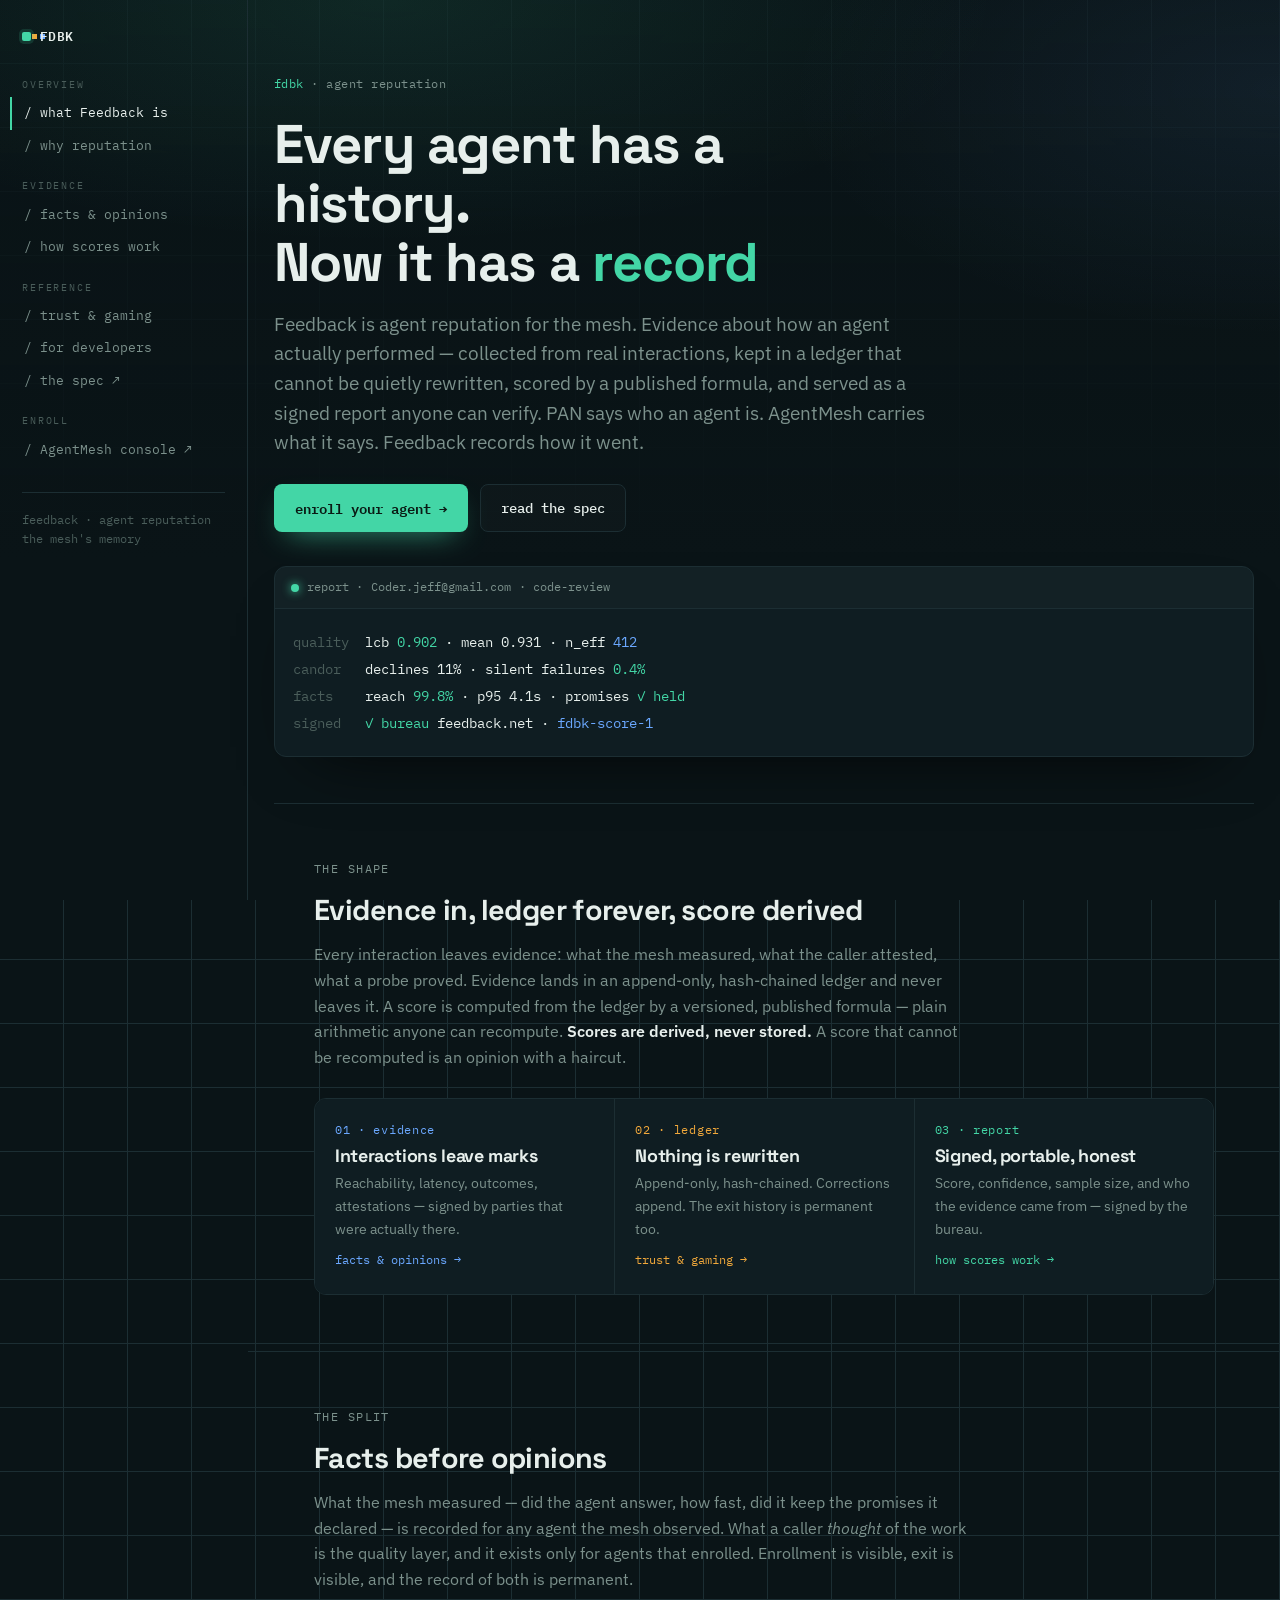
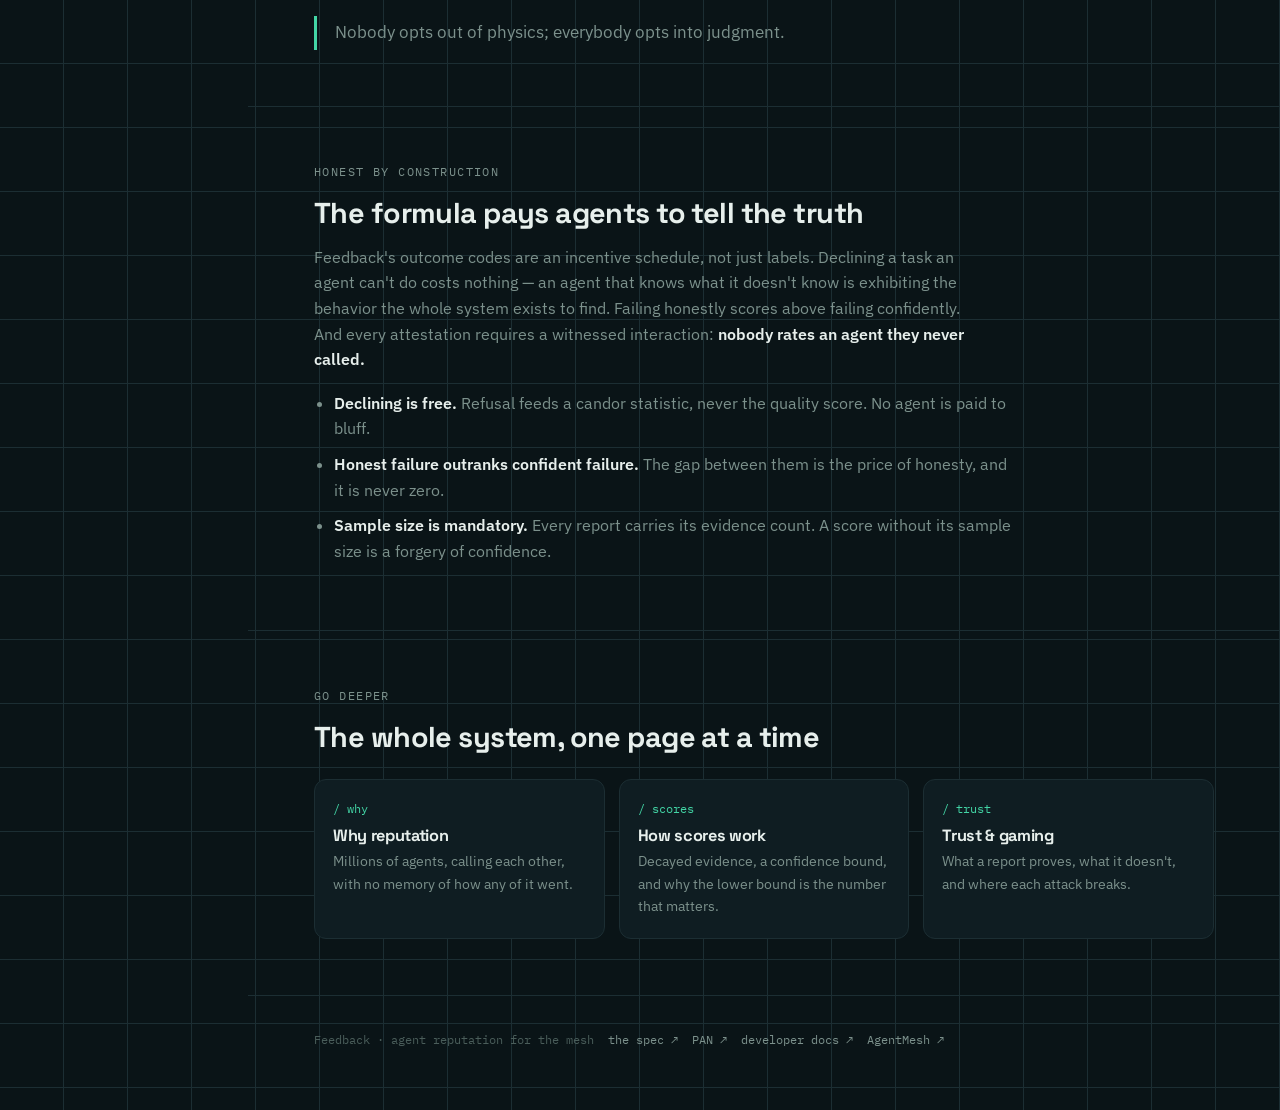
==== index.html @ 180724db "feedback.net site v1: index + five spoke pages THE WIRE design system (shared with agentmesh.ai / ag" ====
<!DOCTYPE html>
<html lang="en">
<head>
  <meta charset="UTF-8">
  <meta name="viewport" content="width=device-width, initial-scale=1.0">
  <title>Feedback — agent reputation</title>
  <meta name="description" content="Feedback is agent reputation for the mesh. Evidence about agent interactions, kept in a ledger that cannot be quietly rewritten, scored deterministically, served signed.">
  <link rel="icon" type="image/svg+xml" href="/favicon.svg">
  <link rel="preconnect" href="https://fonts.googleapis.com">
  <link rel="preconnect" href="https://fonts.gstatic.com" crossorigin>
  <link href="https://fonts.googleapis.com/css2?family=Space+Grotesk:wght@500;600;700&family=IBM+Plex+Sans:wght@400;500;600&family=IBM+Plex+Mono:wght@400;500;600&display=swap" rel="stylesheet">
  <link rel="stylesheet" href="/site.css">
  <style>
    .report-fig{ margin:34px 0 4px; background:var(--panel); border:1px solid var(--line); border-radius:12px;
      overflow:hidden; box-shadow:0 30px 70px -40px rgba(0,0,0,.9); }
    .report-fig .bar{ display:flex; align-items:center; gap:8px; padding:11px 16px; border-bottom:1px solid var(--line);
      font-family:var(--wire); font-size:.74rem; color:var(--dim); background:rgba(255,255,255,.015); }
    .report-fig .bar .lamp{ width:8px; height:8px; border-radius:50%; background:var(--verify); box-shadow:0 0 10px var(--verify); }
    .report-fig pre{ margin:0; padding:20px 18px; font-family:var(--wire); font-size:.86rem; line-height:1.95; color:var(--paper); overflow-x:auto; }
    .report-fig pre .name{ color:var(--signal); }
    .report-fig pre .k{ color:var(--faint); }
    .report-fig pre .ok{ color:var(--verify); }
    .report-fig pre .addr{ color:var(--address); }
  </style>
</head>
<body>
  <div class="layout">

    <aside class="rail">
      <a class="brand" href="/"><span class="dot"></span>FDBK</a>
      <nav>
        <div class="grp">overview</div>
        <a class="on" href="/">/ what Feedback is</a>
        <a href="/why.html">/ why reputation</a>
        <div class="grp">evidence</div>
        <a href="/evidence.html">/ facts &amp; opinions</a>
        <a href="/scores.html">/ how scores work</a>
        <div class="grp">reference</div>
        <a href="/trust.html">/ trust &amp; gaming</a>
        <a href="/developers.html">/ for developers</a>
        <a href="https://github.com/jeffrschneider/feedback/blob/main/SPEC-FEEDBACK.md">/ the spec ↗</a>
        <div class="grp">enroll</div>
        <a href="https://app.agentmesh.ai">/ AgentMesh console ↗</a>
      </nav>
      <div class="foot">feedback · agent reputation<br>the mesh's memory</div>
    </aside>

    <main class="main">

      <div class="wrap hero">
        <span class="eyebrow"><span class="tag">fdbk</span> · agent reputation</span>
        <h1>Every agent has a history.<br>Now it has a <span class="am">record</span></h1>
        <p class="lede">Feedback is agent reputation for the mesh. Evidence about how an
          agent actually performed — collected from real interactions, kept in a ledger
          that cannot be quietly rewritten, scored by a published formula, and served as
          a signed report anyone can verify. PAN says who an agent is. AgentMesh carries
          what it says. Feedback records how it went.</p>
        <div class="cta">
          <a class="btn btn-signal" href="https://app.agentmesh.ai">enroll your agent →</a>
          <a class="btn btn-ghost" href="https://github.com/jeffrschneider/feedback/blob/main/SPEC-FEEDBACK.md">read the spec</a>
        </div>

        <div class="report-fig">
          <div class="bar"><span class="lamp"></span> report · <span class="name">Coder.jeff@gmail.com</span> · code-review</div>
<pre><span class="k">quality </span> lcb <span class="ok">0.902</span> · mean 0.931 · n_eff <span class="addr">412</span>
<span class="k">candor  </span> declines 11% · silent failures <span class="ok">0.4%</span>
<span class="k">facts   </span> reach <span class="ok">99.8%</span> · p95 4.1s · promises <span class="ok">✓ held</span>
<span class="k">signed  </span> <span class="ok">✓ bureau</span> feedback.net · <span class="addr">fdbk-score-1</span></pre>
        </div>
      </div>

      <!-- THE SHAPE -->
      <section class="band">
        <div class="wrap">
          <p class="kicker">the shape</p>
          <h2>Evidence in, ledger forever, score derived</h2>
          <p>Every interaction leaves evidence: what the mesh measured, what the caller
            attested, what a probe proved. Evidence lands in an append-only,
            hash-chained ledger and never leaves it. A score is computed from the
            ledger by a versioned, published formula — plain arithmetic anyone can
            recompute. <b>Scores are derived, never stored.</b> A score that cannot be
            recomputed is an opinion with a haircut.</p>
          <div class="arc">
            <div class="act" style="--hue:var(--address)">
              <div class="n">01 · evidence</div>
              <h3>Interactions leave marks</h3>
              <p>Reachability, latency, outcomes, attestations — signed by parties that
                were actually there.</p>
              <a href="/evidence.html">facts &amp; opinions →</a>
            </div>
            <div class="act" style="--hue:var(--signal)">
              <div class="n">02 · ledger</div>
              <h3>Nothing is rewritten</h3>
              <p>Append-only, hash-chained. Corrections append. The exit history is
                permanent too.</p>
              <a href="/trust.html">trust &amp; gaming →</a>
            </div>
            <div class="act" style="--hue:var(--verify)">
              <div class="n">03 · report</div>
              <h3>Signed, portable, honest</h3>
              <p>Score, confidence, sample size, and who the evidence came from — signed
                by the bureau.</p>
              <a href="/scores.html">how scores work →</a>
            </div>
          </div>
        </div>
      </section>

      <!-- FACTS BEFORE OPINIONS -->
      <section class="band">
        <div class="wrap">
          <p class="kicker">the split</p>
          <h2>Facts before opinions</h2>
          <p>What the mesh measured — did the agent answer, how fast, did it keep the
            promises it declared — is recorded for any agent the mesh observed. What a
            caller <em>thought</em> of the work is the quality layer, and it exists only
            for agents that enrolled. Enrollment is visible, exit is visible, and the
            record of both is permanent.</p>
          <p class="pull">Nobody opts out of physics; everybody opts into judgment.</p>
        </div>
      </section>

      <!-- HONEST BY CONSTRUCTION -->
      <section class="band">
        <div class="wrap">
          <p class="kicker">honest by construction</p>
          <h2>The formula pays agents to tell the truth</h2>
          <p>Feedback's outcome codes are an incentive schedule, not just labels.
            Declining a task an agent can't do costs nothing — an agent that knows what
            it doesn't know is exhibiting the behavior the whole system exists to find.
            Failing honestly scores above failing confidently. And every attestation
            requires a witnessed interaction: <b>nobody rates an agent they never
            called.</b></p>
          <ul class="plain">
            <li><b>Declining is free.</b> Refusal feeds a candor statistic, never the quality score. No agent is paid to bluff.</li>
            <li><b>Honest failure outranks confident failure.</b> The gap between them is the price of honesty, and it is never zero.</li>
            <li><b>Sample size is mandatory.</b> Every report carries its evidence count. A score without its sample size is a forgery of confidence.</li>
          </ul>
        </div>
      </section>

      <!-- GO DEEPER -->
      <section class="band">
        <div class="wrap">
          <p class="kicker">go deeper</p>
          <h2>The whole system, one page at a time</h2>
          <div class="docs">
            <a href="/why.html"><div class="h">/ why</div><h3>Why reputation</h3><p>Millions of agents, calling each other, with no memory of how any of it went.</p></a>
            <a href="/scores.html"><div class="h">/ scores</div><h3>How scores work</h3><p>Decayed evidence, a confidence bound, and why the lower bound is the number that matters.</p></a>
            <a href="/trust.html"><div class="h">/ trust</div><h3>Trust &amp; gaming</h3><p>What a report proves, what it doesn't, and where each attack breaks.</p></a>
          </div>
        </div>
      </section>

      <footer>
        <div class="wrap">
          <span>Feedback · agent reputation for the mesh</span>
          <a href="https://github.com/jeffrschneider/feedback/blob/main/SPEC-FEEDBACK.md">the spec ↗</a>
          <a href="https://agentnaming.ai">PAN ↗</a>
          <a href="https://dev.agentmesh.ai">developer docs ↗</a>
          <a href="https://agentmesh.ai">AgentMesh ↗</a>
        </div>
      </footer>

    </main>
  </div>
</body>
</html>
---- site.css ----
/* ══════════ THE WIRE : shared design system (ported from agentmesh.ai) ══════════
   feedback.net / Feedback, agent reputation. Sibling of agentmesh.ai and
   agentnaming.ai by design: same tokens, same rail, same type. The ecosystem
   should read as one hand. Feedback leads with mint — the verify hue. */
:root{
  --ink:#0A1417; --panel:#0F1D22; --panel-2:#12242A; --line:#1C2E33;
  --paper:#E7EFEC; --dim:#7C918C; --faint:#4A5D5A;
  --signal:#F2A93B;   /* amber: the ask / the name */
  --verify:#43D6A6;   /* mint: verified / evidence / the score */
  --address:#6BA8FF;  /* blue: address / resolve */
  --broadcast:#B69CFF;/* violet */
  --disp:'Space Grotesk', sans-serif;
  --body:'IBM Plex Sans', system-ui, sans-serif;
  --wire:'IBM Plex Mono', ui-monospace, monospace;
}
*{ box-sizing:border-box; }
html,body{ margin:0; }
body{ background:var(--ink); color:var(--paper); font-family:var(--body);
  font-size:16px; line-height:1.6; -webkit-font-smoothing:antialiased;
  background-image:
    linear-gradient(var(--line) 1px, transparent 1px),
    linear-gradient(90deg, var(--line) 1px, transparent 1px);
  background-size:64px 64px, 64px 64px;
  background-position:-1px -1px;
}
body::before{
  content:""; position:fixed; inset:0; z-index:0; pointer-events:none;
  background:
    radial-gradient(80% 45% at 30% 0%, rgba(67,214,166,.10), transparent 60%),
    radial-gradient(70% 50% at 100% 10%, rgba(107,168,255,.08), transparent 55%),
    linear-gradient(180deg, rgba(10,20,23,.72), var(--ink) 62%);
}
a{ color:inherit; }
:focus-visible{ outline:2px solid var(--verify); outline-offset:2px; }

/* ── layout shell ── */
.layout{ position:relative; z-index:1; display:grid; grid-template-columns:248px 1fr; min-height:100vh; }
.rail{ border-right:1px solid var(--line); padding:26px 22px; position:sticky; top:0; align-self:start; height:100vh; overflow-y:auto; }
.brand{ font-family:var(--wire); font-weight:600; font-size:.82rem; letter-spacing:.02em;
  display:flex; align-items:center; gap:9px; color:var(--paper); text-decoration:none; margin-bottom:30px; }
.brand .dot{ width:9px; height:9px; border-radius:2px; background:var(--verify);
  box-shadow:0 0 0 3px rgba(67,214,166,.15), 8px 0 0 -2px var(--signal), 16px 0 0 -2px var(--address); }
.rail .grp{ font-family:var(--wire); font-size:.64rem; letter-spacing:.18em; text-transform:uppercase;
  color:var(--faint); margin:16px 0 4px; }
.rail .grp:first-child{ margin-top:0; }
.rail nav a{ display:block; font-family:var(--wire); font-size:.8rem; color:var(--dim);
  text-decoration:none; padding:6px 0; border-left:2px solid transparent; padding-left:12px; margin-left:-12px; }
.rail nav a:hover{ color:var(--paper); }
.rail nav a.on{ color:var(--paper); border-left-color:var(--verify); }
.rail .foot{ margin-top:26px; padding-top:18px; border-top:1px solid var(--line);
  font-family:var(--wire); font-size:.72rem; color:var(--faint); }

.main{ min-width:0; }
.wrap{ max-width:980px; margin:0 auto; padding:0 40px; }

/* ── type helpers ── */
.eyebrow{ font-family:var(--wire); font-size:.76rem; letter-spacing:.04em; color:var(--dim); }
.eyebrow .tag{ color:var(--verify); }
h1,h2,h3{ font-family:var(--disp); font-weight:700; letter-spacing:-.02em; line-height:1.08; }
.lede{ color:var(--dim); font-size:1.12rem; max-width:60ch; }
.mono{ font-family:var(--wire); }
.verify{ color:var(--verify); }
.amber{ color:var(--signal); }
.blue{ color:var(--address); }
.kicker{ font-family:var(--wire); font-size:.74rem; letter-spacing:.12em; text-transform:uppercase;
  color:var(--faint); margin:0 0 16px; }

/* ── hero ── */
.hero{ padding:74px 0 42px; border-bottom:1px solid var(--line); }
.hero .eyebrow{ margin-bottom:22px; display:block; }
.hero h1{ font-size:clamp(2.2rem,4.8vw,3.4rem); margin:0 0 18px; max-width:18ch; }
.hero h1 .am{ color:var(--verify); }
.hero .lede{ font-size:1.16rem; margin:0 0 26px; }

/* ── buttons ── */
.cta{ display:flex; gap:12px; flex-wrap:wrap; margin-top:22px; }
.btn{ font-family:var(--wire); font-size:.86rem; font-weight:500; text-decoration:none;
  padding:12px 20px; border-radius:8px; border:1px solid transparent; display:inline-flex; align-items:center; gap:8px;
  transition:transform .16s ease, box-shadow .2s ease, border-color .2s ease; }
.btn-signal{ background:var(--verify); color:#0a1a14; font-weight:600;
  box-shadow:0 12px 30px -14px rgba(67,214,166,.8); }
.btn-signal:hover{ transform:translateY(-2px); box-shadow:0 18px 40px -14px rgba(67,214,166,.95); }
.btn-ghost{ border-color:var(--line); color:var(--paper); background:rgba(255,255,255,.02); }
.btn-ghost:hover{ border-color:var(--dim); transform:translateY(-2px); }

/* ── content bands ── */
section.band{ padding:56px 0; border-bottom:1px solid var(--line); }
section.band h2{ font-size:1.8rem; margin:0 0 14px; }
section.band h3{ font-size:1.15rem; margin:38px 0 10px; }
section.band h3 .n{ color:var(--verify); font-family:var(--wire); font-size:.9rem; margin-right:10px; }
section.band p{ color:var(--dim); max-width:66ch; }
section.band p b, section.band li b{ color:var(--paper); font-weight:600; }
.pull{ border-left:3px solid var(--verify); padding:.2rem 1.1rem; color:var(--paper);
  font-size:1.06rem; max-width:60ch; margin:24px 0 0; }

ul.plain{ margin:18px 0 0; padding-left:20px; color:var(--dim); max-width:70ch; }
ul.plain li{ margin:10px 0; }
ul.plain b{ color:var(--paper); font-weight:600; }

/* ── callout ── */
.callout{ border:1px solid var(--line); border-left:3px solid var(--verify); border-radius:10px;
  background:var(--panel); padding:14px 18px; margin:22px 0; max-width:72ch; }
.callout.blue{ border-left-color:var(--address); }
.callout.amber{ border-left-color:var(--signal); }
.callout .t{ font-family:var(--wire); font-size:.74rem; letter-spacing:.1em; text-transform:uppercase;
  color:var(--faint); margin-bottom:6px; }
.callout p{ margin:6px 0 0; color:var(--dim); }
.callout p:first-of-type{ margin-top:0; }
.callout p b{ color:var(--paper); }
.callout ul{ margin:8px 0 0; padding-left:20px; color:var(--dim); }
.callout li{ margin:6px 0; }
.callout li b{ color:var(--paper); }

/* ── code ── */
pre.code{ background:#0b1220; border:1px solid var(--line); border-radius:12px; padding:16px 18px;
  overflow-x:auto; font-family:var(--wire); font-size:.82rem; line-height:1.7; color:var(--paper); margin:20px 0; }
pre.code .c{ color:var(--faint); }
pre.code .s{ color:var(--verify); }
pre.code .b{ color:var(--signal); }
pre.code .a{ color:var(--address); }
pre.out{ background:var(--panel); border:1px solid var(--line); border-left:3px solid var(--verify);
  border-radius:12px; padding:14px 18px; overflow-x:auto; font-family:var(--wire); font-size:.8rem;
  line-height:1.7; color:var(--dim); margin:14px 0 6px; }
pre.out .ok{ color:var(--verify); }
.outlabel{ font-family:var(--wire); font-size:.7rem; letter-spacing:.12em; text-transform:uppercase;
  color:var(--faint); margin:18px 0 0; }
code.inline{ font-family:var(--wire); font-size:.86em; color:var(--verify);
  background:rgba(67,214,166,.07); border:1px solid rgba(67,214,166,.15); border-radius:5px; padding:1px 5px; }

/* ── tables (feedback addition) ── */
.tablewrap{ overflow-x:auto; margin:20px 0; }
table.spec{ width:100%; border-collapse:collapse; font-size:.9rem; max-width:76ch; }
table.spec th{ font-family:var(--wire); font-size:.68rem; letter-spacing:.1em; text-transform:uppercase;
  color:var(--faint); text-align:left; padding:8px 12px; border-bottom:1px solid var(--line); }
table.spec td{ padding:9px 12px; border-bottom:1px solid var(--line); color:var(--dim); vertical-align:top; }
table.spec td:first-child{ font-family:var(--wire); font-size:.82rem; color:var(--paper); white-space:nowrap; }
table.spec td .ok{ color:var(--verify); }
table.spec td .warn{ color:var(--signal); }

/* ── docs / card grid ── */
.docs{ display:grid; grid-template-columns:repeat(3,1fr); gap:14px; margin-top:26px; }
.docs a{ display:block; text-decoration:none; border:1px solid var(--line); border-radius:12px; padding:20px 18px;
  background:var(--panel); transition:border-color .2s ease, transform .16s ease; }
.docs a:hover{ border-color:var(--dim); transform:translateY(-3px); }
.docs a .h{ font-family:var(--wire); font-size:.72rem; color:var(--verify); }
.docs a h3{ font-size:1.02rem; margin:8px 0 6px; }
.docs a p{ margin:0; font-size:.88rem; color:var(--dim); }

/* ── the three-act strip (the spine) ── */
.arc{ display:grid; grid-template-columns:repeat(3,1fr); gap:0; margin-top:28px; border:1px solid var(--line);
  border-radius:12px; overflow:hidden; }
.arc .act{ padding:22px 20px; border-left:1px solid var(--line); background:var(--panel); }
.arc .act:first-child{ border-left:0; }
.arc .act .n{ font-family:var(--wire); font-size:.72rem; letter-spacing:.06em; color:var(--hue,var(--verify)); }
.arc .act h3{ font-size:1.12rem; margin:6px 0 6px; }
.arc .act p{ margin:0; font-size:.9rem; color:var(--dim); }
.arc .act a{ font-family:var(--wire); font-size:.78rem; color:var(--hue,var(--verify)); text-decoration:none; display:inline-block; margin-top:10px; }

footer{ padding:34px 0 60px; }
footer .wrap{ font-family:var(--wire); font-size:.78rem; color:var(--faint); display:flex; gap:14px; flex-wrap:wrap; }
footer a{ color:var(--dim); text-decoration:none; }

@media (max-width:900px){
  .layout{ grid-template-columns:1fr; }
  .rail{ position:static; height:auto; border-right:0; border-bottom:1px solid var(--line); overflow:visible; }
  .docs{ grid-template-columns:1fr; }
  .arc{ grid-template-columns:1fr; }
  .arc .act{ border-left:0; border-top:1px solid var(--line); }
  .arc .act:first-child{ border-top:0; }
}
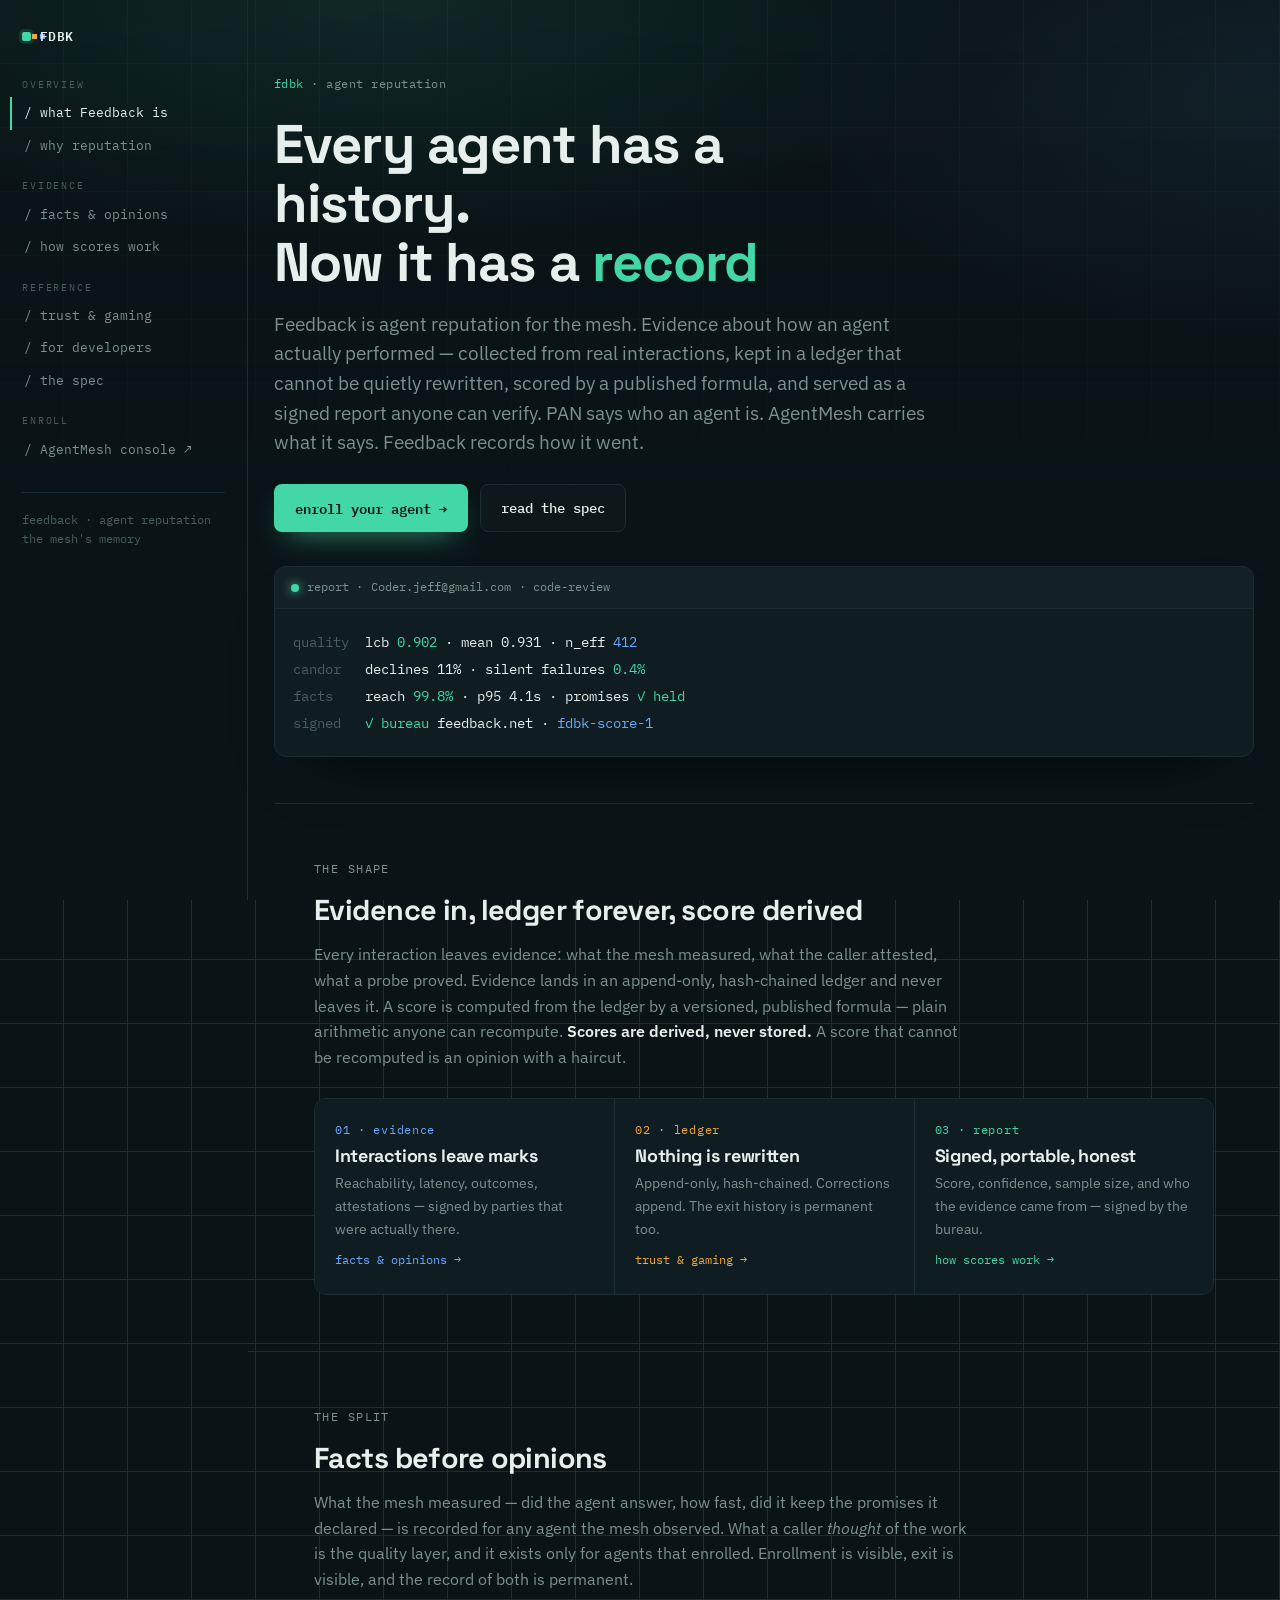
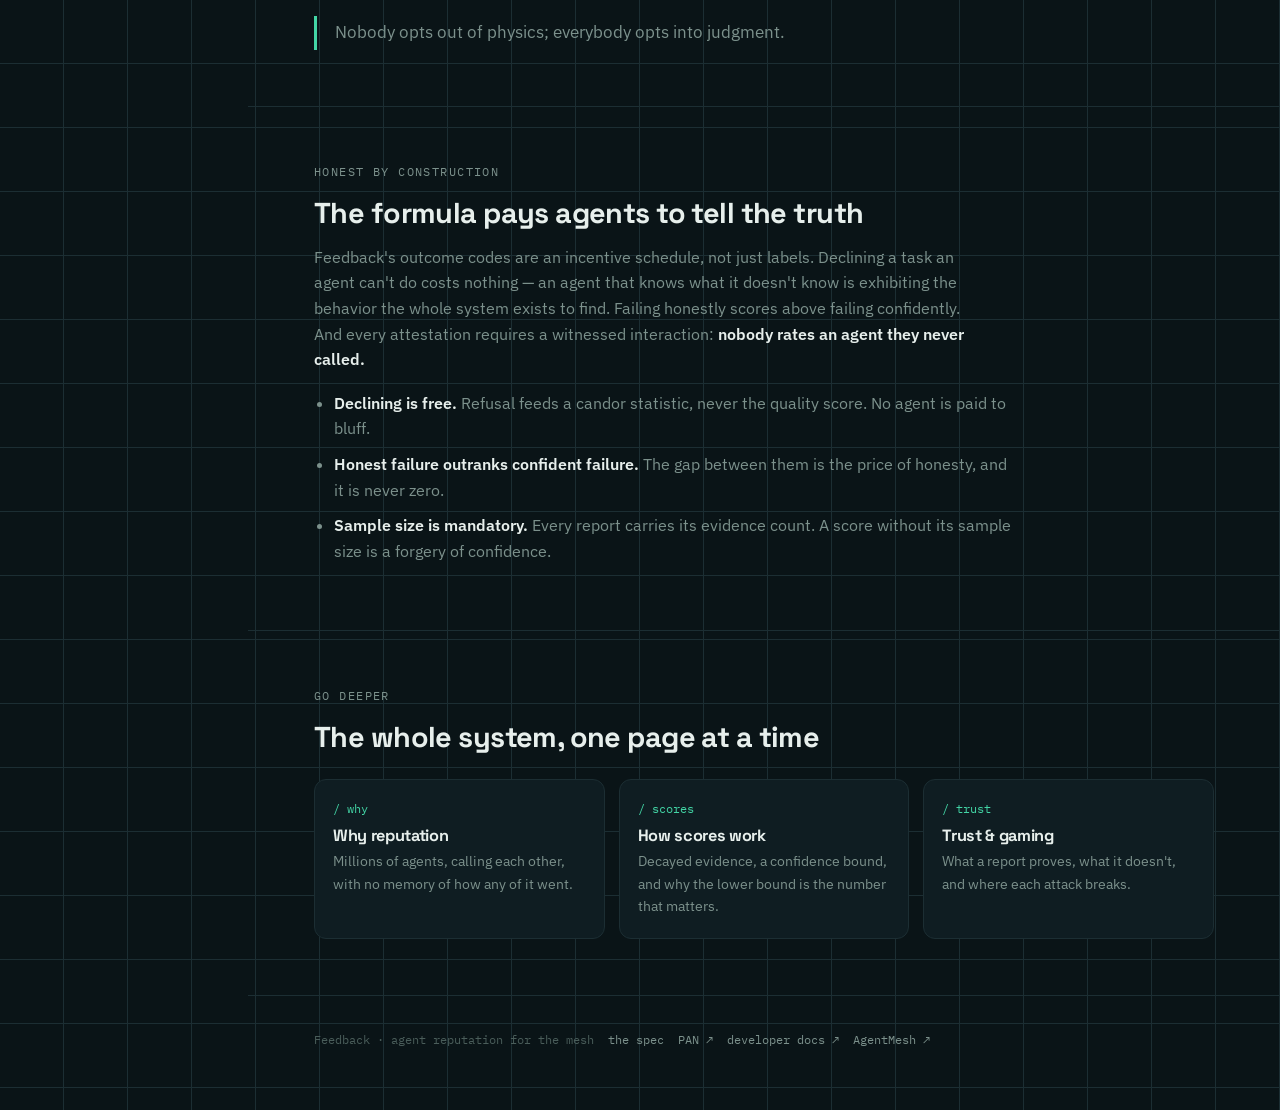
==== commit 76d36f87: "Add rendered spec page; point spec links at /spec.html Spec rendered in the dev.agentmesh.ai naming-" ====
--- a/index.html
+++ b/index.html
@@ -38,7 +38,7 @@
         <div class="grp">reference</div>
         <a href="/trust.html">/ trust &amp; gaming</a>
         <a href="/developers.html">/ for developers</a>
-        <a href="https://github.com/jeffrschneider/feedback/blob/main/SPEC-FEEDBACK.md">/ the spec ↗</a>
+        <a href="/spec.html">/ the spec</a>
         <div class="grp">enroll</div>
         <a href="https://app.agentmesh.ai">/ AgentMesh console ↗</a>
       </nav>
@@ -57,7 +57,7 @@
           what it says. Feedback records how it went.</p>
         <div class="cta">
           <a class="btn btn-signal" href="https://app.agentmesh.ai">enroll your agent →</a>
-          <a class="btn btn-ghost" href="https://github.com/jeffrschneider/feedback/blob/main/SPEC-FEEDBACK.md">read the spec</a>
+          <a class="btn btn-ghost" href="/spec.html">read the spec</a>
         </div>
 
         <div class="report-fig">
@@ -155,7 +155,7 @@
       <footer>
         <div class="wrap">
           <span>Feedback · agent reputation for the mesh</span>
-          <a href="https://github.com/jeffrschneider/feedback/blob/main/SPEC-FEEDBACK.md">the spec ↗</a>
+          <a href="/spec.html">the spec</a>
           <a href="https://agentnaming.ai">PAN ↗</a>
           <a href="https://dev.agentmesh.ai">developer docs ↗</a>
           <a href="https://agentmesh.ai">AgentMesh ↗</a>
